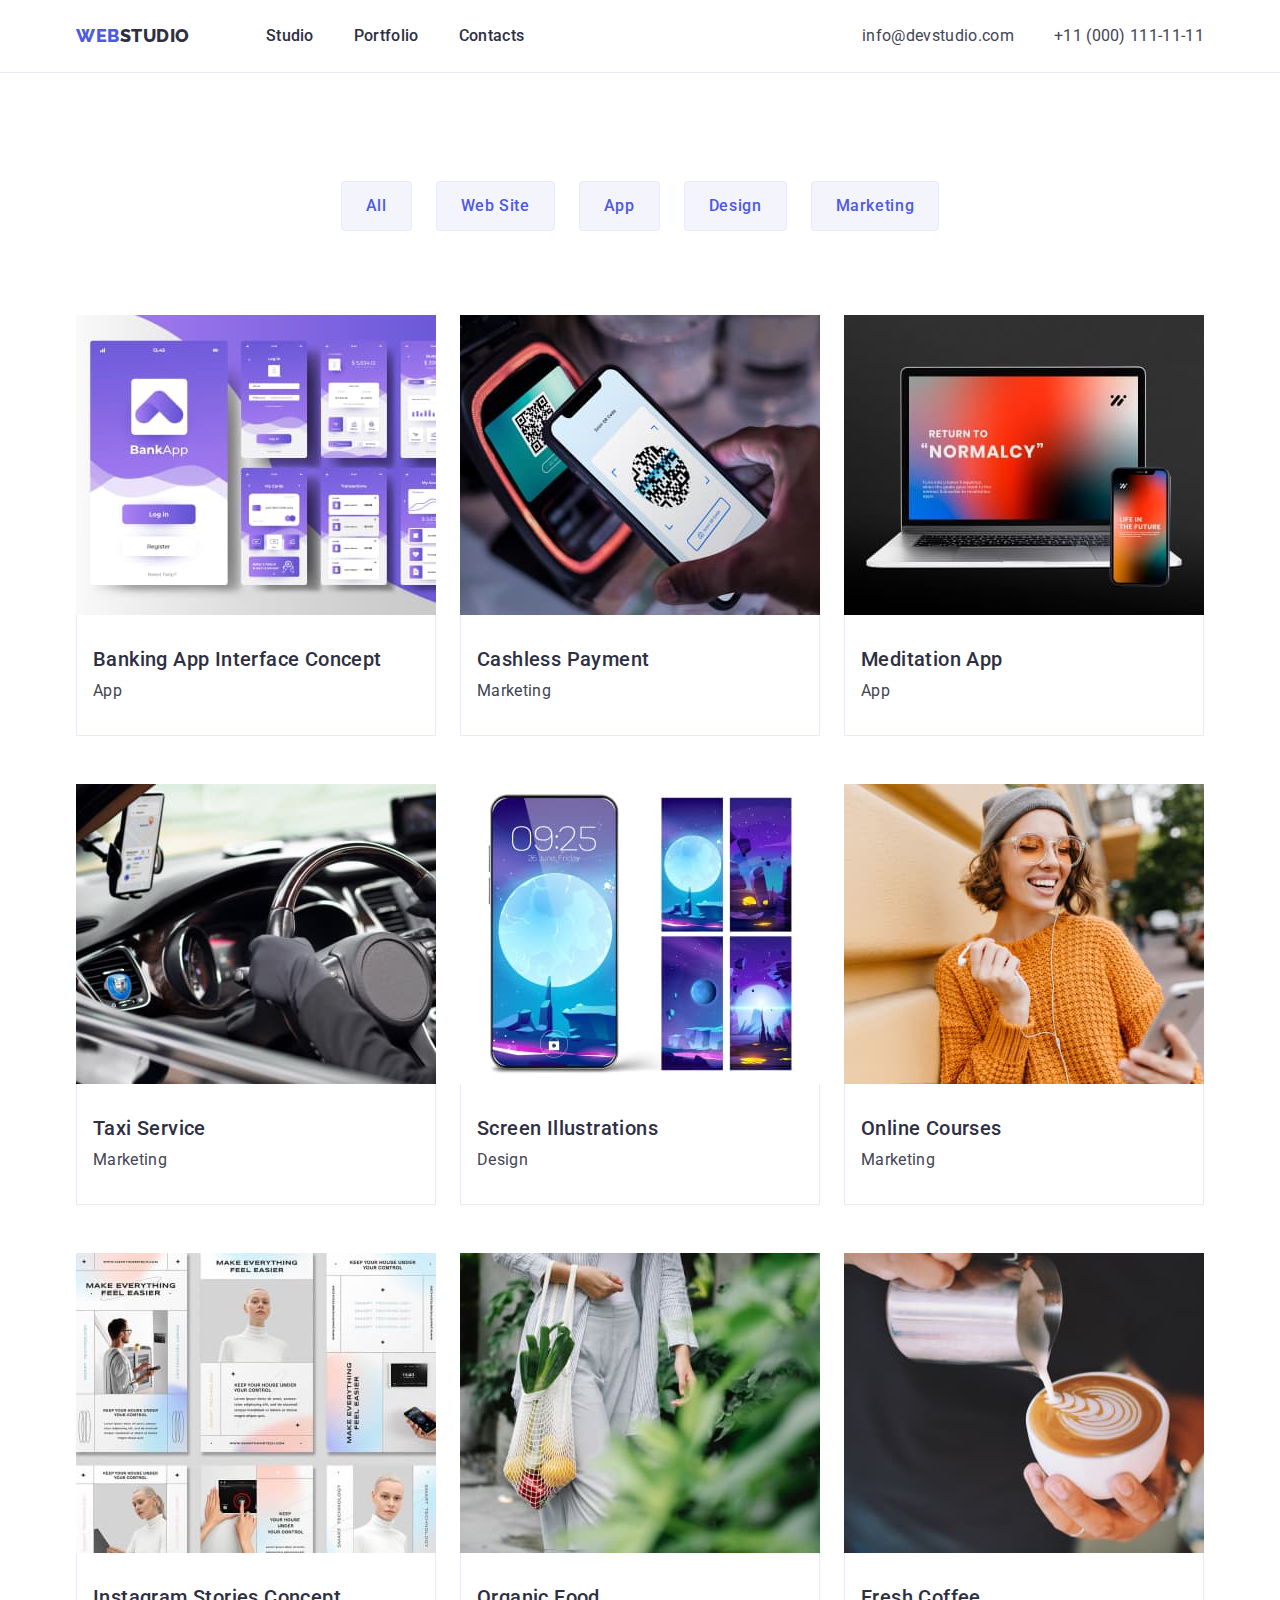
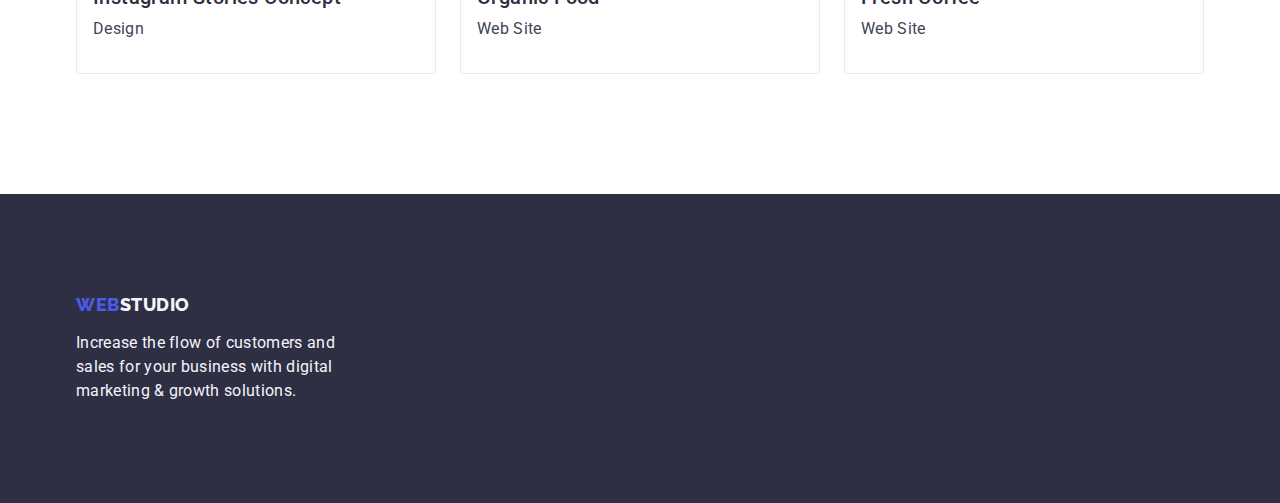
==== portfolio.html @ efc88bba "Initial commit" ====
<!DOCTYPE html>
<html lang="en">
  <head>
    <meta charset="UTF-8" />
    <meta http-equiv="X-UA-Compatible" content="IE=edge" />
    <meta name="viewport" content="width=device-width, initial-scale=1.0" />
    <title>Portfolio</title>
    <link rel="preconnect" href="https://fonts.googleapis.com" />
    <link rel="preconnect" href="https://fonts.gstatic.com" crossorigin />
    <link
      href="https://fonts.googleapis.com/css2?family=Raleway:wght@800&family=Roboto:wght@400;500;700;900&display=swap"
      rel="stylesheet"
    />
    <link
      href="https://cdn.jsdelivr.net/npm/modern-normalize@1.1.0/modern-normalize.min.css"
      rel="stylesheet"
    />
    <link rel="stylesheet" href="./css/styles.css" />
  </head>
  <body>
    <header class="header">
      <div class="header-container container">
        <nav class="header-nav">
          <!-- Logo -->
          <a href="./index.html" class="link logo"
            >Web<span class="logo-accent">Studio</span></a
          >
          <!-- Navigation -->
          <ul class="list header-nav-list">
            <li>
              <a href="./index.html" class="link nav-link">Studio</a>
            </li>
            <li>
              <a href="./portfolio.html" class="link nav-link">Portfolio</a>
            </li>
            <li><a href="" class="link nav-link">Contacts</a></li>
          </ul>
        </nav>
        <address class="address-link">
          <ul class="list address-list">
            <li>
              <a href="mailto:info@devstudio.com" class="link address-hover"
                >info@devstudio.com</a
              >
            </li>
            <li>
              <a href="tel:+110001111111" class="link address-hover"
                >+11 (000) 111-11-11</a
              >
            </li>
          </ul>
        </address>
      </div>
    </header>
    <main>
      <section class="portfolio-section">
        <div class="container portfolio-container">
          <h1 hidden>Portfolio</h1>
          <ul class="list filter-list">
            <li><button type="button" class="filter">All</button></li>
            <li><button type="button" class="filter">Web Site</button></li>
            <li><button type="button" class="filter">App</button></li>
            <li><button type="button" class="filter">Design</button></li>
            <li><button type="button" class="filter">Marketing</button></li>
          </ul>
          <ul class="list portfolio-list">
            <li class="portfolio-list-item">
              <a href="" class="link portfolio-link">
                <img
                  src="./images/portfolio/img-p1.jpg"
                  alt="Banking App"
                  width="360"
                  height="300"
                />
                <div class="portfolio-wrapper">
                  <h2 class="project-title">Banking App Interface Concept</h2>
                  <p class="portfolio-text">App</p>
                </div>
              </a>
            </li>
            <li class="portfolio-list-item">
              <a href="" class="link portfolio-link">
                <img
                  src="./images/portfolio/img-p2.jpg"
                  alt="Cashless Payment"
                  width="360"
                  height="300"
                />
                <div class="portfolio-wrapper">
                  <h2 class="project-title">Cashless Payment</h2>
                  <p class="portfolio-text">Marketing</p>
                </div>
              </a>
            </li>
            <li class="portfolio-list-item">
              <a href="" class="link portfolio-link">
                <img
                  src="./images/portfolio/img-p3.jpg"
                  alt="Meditation App"
                  width="360"
                  height="300"
                />
                <div class="portfolio-wrapper">
                  <h2 class="project-title">Meditation App</h2>
                  <p class="portfolio-text">App</p>
                </div>
              </a>
            </li>
            <li class="portfolio-list-item">
              <a href="" class="link portfolio-link">
                <img
                  src="./images/portfolio/img-p4.jpg"
                  alt="Taxi Service"
                  width="360"
                  height="300"
                />
                <div class="portfolio-wrapper">
                  <h2 class="project-title">Taxi Service</h2>
                  <p class="portfolio-text">Marketing</p>
                </div>
              </a>
            </li>
            <li class="portfolio-list-item">
              <a href="" class="link portfolio-link">
                <img
                  src="./images/portfolio/img-p5.jpg"
                  alt="Screen Illustrations"
                  width="360"
                  height="300"
                />
                <div class="portfolio-wrapper">
                  <h2 class="project-title">Screen Illustrations</h2>
                  <p class="portfolio-text">Design</p>
                </div>
              </a>
            </li>
            <li class="portfolio-list-item">
              <a href="" class="link portfolio-link">
                <img
                  src="./images/portfolio/img-p6.jpg"
                  alt="Online Courses"
                  width="360"
                  height="300"
                />
                <div class="portfolio-wrapper">
                  <h2 class="project-title">Online Courses</h2>
                  <p class="portfolio-text">Marketing</p>
                </div>
              </a>
            </li>
            <li class="portfolio-list-item">
              <a href="" class="link portfolio-link">
                <img
                  src="./images/portfolio/img-p7.jpg"
                  alt="Instagram Stories Concept"
                  width="360"
                  height="300"
                />
                <div class="portfolio-wrapper">
                  <h2 class="project-title">Instagram Stories Concept</h2>
                  <p class="portfolio-text">Design</p>
                </div>
              </a>
            </li>
            <li class="portfolio-list-item">
              <a href="" class="link portfolio-link">
                <img
                  src="./images/portfolio/img-p8.jpg"
                  alt="Organic Food"
                  width="360"
                  height="300"
                />
                <div class="portfolio-wrapper">
                  <h2 class="project-title">Organic Food</h2>
                  <p class="portfolio-text">Web Site</p>
                </div>
              </a>
            </li>
            <li class="portfolio-list-item">
              <a href="" class="link portfolio-link">
                <img
                  src="./images/portfolio/img-p9.jpg"
                  alt="Fresh Coffee"
                  width="360"
                  height="300"
                />
                <div class="portfolio-wrapper">
                  <h2 class="project-title">Fresh Coffee</h2>
                  <p class="portfolio-text">Web Site</p>
                </div>
              </a>
            </li>
          </ul>
        </div>
      </section>
    </main>
    <footer class="footer-bcg">
      <div class="container footer-container">
        <a href="./index.html" class="link footer-logo"
          >Web<span class="logo-light">Studio</span></a
        >
        <p class="text-footer">
          Increase the flow of customers and sales for your business with
          digital marketing & growth solutions.
        </p>
      </div>
    </footer>
  </body>
</html>
---- css/styles.css ----
:root {
    --ultimate-white:#FFFFFF;
    --dark-bcg:#2E2F42;
    --modal-bcg:#FCFCFC;
    --accent-color:#E7E9FC;
    --body-text:#434455;
    --secondary-text:#8E8F99;
    --headings-color:#2E2F42;
    --brand-color:#4D5AE5;
    --success-color:#31D0AA;
    --light-mode-bcg:#F4F4FD;
    --hover-color:#404BBF;
}
body{
    font-family: 'Roboto', sans-serif;
    font-weight: 400;
    font-size: 16px;
    line-height: 1.5;
    letter-spacing: 0.02em;
    color: var(--body-text);
    background-color: #FFFFFF;
}


.logo,
.footer-logo{
    font-family: 'Raleway', sans-serif;
font-weight: 800;
font-size: 18px;
line-height: 1.17;
align-items: center;
letter-spacing: 0.03em;
text-transform: uppercase;
color: var(--brand-color);
}
.logo-accent {
    color: var(--headings-color)
}
/* Reset Start */
h1,
h2,
h3,
h4,
h5,
h6,
p,
ul {
    margin: 0;
    padding: 0;
}

img {
    display: block;
    max-width: 100%;
    height: auto;
}

.link{
    text-decoration: none;
}

.list{
    list-style: none;
}
button {
    font-family: inherit;
    color: currentColor;
    cursor: pointer;
}
/* Reset End */
.container {
    max-width: 1158px;
    margin-left: auto;
    margin-right: auto;
    padding-left: 15px;
    padding-right: 15px;
}

/* Header */
.header{
    border-bottom: 1px solid var(--accent-color);
}
.header-container{
    display: flex;
    align-items: center;
    align-items: center;
}

.header-nav {
    display: flex;
    margin-right: auto;
    align-items: center;
}
.logo{
display: flex;
align-items: center;
padding-top: 24px;
padding-bottom: 24px;
margin-right: 76px
}
.header-nav-list{
    display: flex;
    align-items: center;
    padding-top: 24px;
        padding-bottom: 24px;
        gap: 40px;
}
.address-list{
    display: flex;
    align-items: center;
    gap: 40px;
}
.address-item{
    padding-top: 24px;
    padding-bottom: 24px;
}
a.nav-link{
padding-top: 24px;
padding-bottom: 24px;
    font-weight: 500;
font-size: 16px;
line-height: 1.5;
letter-spacing: 0.02em;
color: var(--headings-color);
align-items: center;
}

a.nav-link:hover, 
a.nav-link:focus,
.address-hover:hover,
.address-hover:focus{
    color: var(--hover-color);
}

.address-link{
text-decoration: none;
font-style: normal;

}
.address-hover{
    font-size: 16px;
line-height: 1.5;
letter-spacing: 0.02em;
color: var(--body-text);
padding-top: 24px;
padding-bottom: 24px;
}

/* Hero */
.hero{
    background-color: var(--dark-bcg);
    
    margin-left: auto;
margin-right: auto;
text-align: center;
padding-top: 188px;
    padding-bottom: 188px;
}
.hero-text{
max-width: 496px;
font-weight: 700;
font-size: 56px;
line-height: 1.07;
letter-spacing: 0.02em;
color: var(--ultimate-white);
margin-left: auto;
margin-right: auto;
margin-bottom: 48px;
}
.main-button{
display: block;
font-weight: 500;
font-size: 16px;
line-height: 1.5;
letter-spacing: 0.04em;
color: var(--ultimate-white);
background-color: var(--brand-color);
font-family: "Roboto", sans-serif;
min-width: 169px;
min-height: 56px;
border: none;
box-shadow: 0px 4px 4px rgba(0, 0, 0, 0.15);
    border-radius: 4px;
    margin-right: auto;
    margin-left: auto;
}
.main-button:hover,
.main-button:focus{
    background-color: var(--hover-color);
}
/* Features */
.features{
    padding-top: 120px;
    padding-bottom: 120px;
}
.features-container{
    display: flex;
    
}
.features-list{
    display: flex;
    
}
.features-list-item{
    width: 264px;
}   
.features-list-item:not(:last-child){
    margin-right: 24px;
}

.features-title{
    margin-bottom: 8px;
}


.team-title,
.project-title,
.features-title{
font-weight: 500;
font-size: 20px;
line-height: 1.2;
color:var(--headings-color);
letter-spacing: 0.02em
}

/* What are we doing */
.apps-section{
    padding-bottom: 120px;
}

.apps-title{
    margin-bottom: 72px;

}
  .apps-list{
display: flex;
gap: 24px;
  }  

/* Our team */
.team-section-title{
    margin-bottom: 72px;
}
.team-cards{
display: flex;
flex-wrap: wrap;
gap: 24px;

}

.section-title{
font-weight: 700;
font-size: 36px;
line-height: 1.11;
text-align: center;
text-transform: capitalize;
letter-spacing: 0.02em;
color: var(--headings-color)
}

.team-card{
    background-color: #FFFFFF;
    box-shadow: 0px 1px 6px rgba(46, 47, 66, 0.08), 0px 1px 1px rgba(46, 47, 66, 0.16), 0px 2px 1px rgba(46, 47, 66, 0.08);
}
.team-title{
    text-align: center;
    margin-bottom: 8px;
}
.team-text{
    font-size: 16px;
text-align: center;
}

.team-section{
    background-color: var(--light-mode-bcg);
    padding: 120px 0;
}
.card-wrapper{
    padding: 32px 16px;
    border-radius: 0px 0px 4px 4px;
}

/* Portfolio */
.portfolio-section{
    padding: 96px 0 120px;
}
.portfolio-link{
        font-size: 20px;
        line-height: 1.2;
        color: var(--headings-color);
}
.filter-list{
    display: flex;
    justify-content: center;
    margin-bottom: 72px;
    padding: 12px 24px;
    gap: 24px;
}
.filter{
    font-family: "Roboto", sans-serif;
    font-weight: 500;
        font-size: 16px;
        line-height: 1.5;
        align-items: center;
        text-align: center;
        letter-spacing: 0.04em;
        color: var(--brand-color);
        background-color: var(--light-mode-bcg);
        cursor: pointer;
        border: 1px solid var(--accent-color);
        border-radius: 4px;
        padding: 12px 24px 12px;
}
.filter:hover,
.filter:focus,
.filter:active{
    color: var(--ultimate-white);
    background-color: var(--hover-color);
    border: 1px solid transparent;
}

.portfolio-list{
    display: flex;
    flex-wrap: wrap;
    justify-content: center;
    column-gap: 24px;
    row-gap: 48px;
    flex-basis: calc((100%-24px*6)/9);
    padding-left: 0;

    
}
.portfolio-list-item{
    display: inline-block;

}
.portfolio-text{
        font-size: 16px;
        line-height: 1.5;
        letter-spacing: 0.02em;
        color: var(--body-text);
}
.portfolio-wrapper{
    border: 1px solid var(--accent-color);
    border-top: none;
    padding: 32px 16px;
    border-radius: 0;
}
.project-title{
    margin-bottom: 8px;}

/* Footer */
.footer-container{
    text-align: left;
}
.footer-bcg{
    background-color: var(--dark-bcg) ;
    padding: 100px 0;
}
.text-footer{
color: var(--light-mode-bcg);
max-width: 264px;
    max-height: 72px;
}
.footer-logo{
    display: inline-block;
    margin-bottom: 16px;
}
.logo-light{
    color: var(--light-mode-bcg);
}
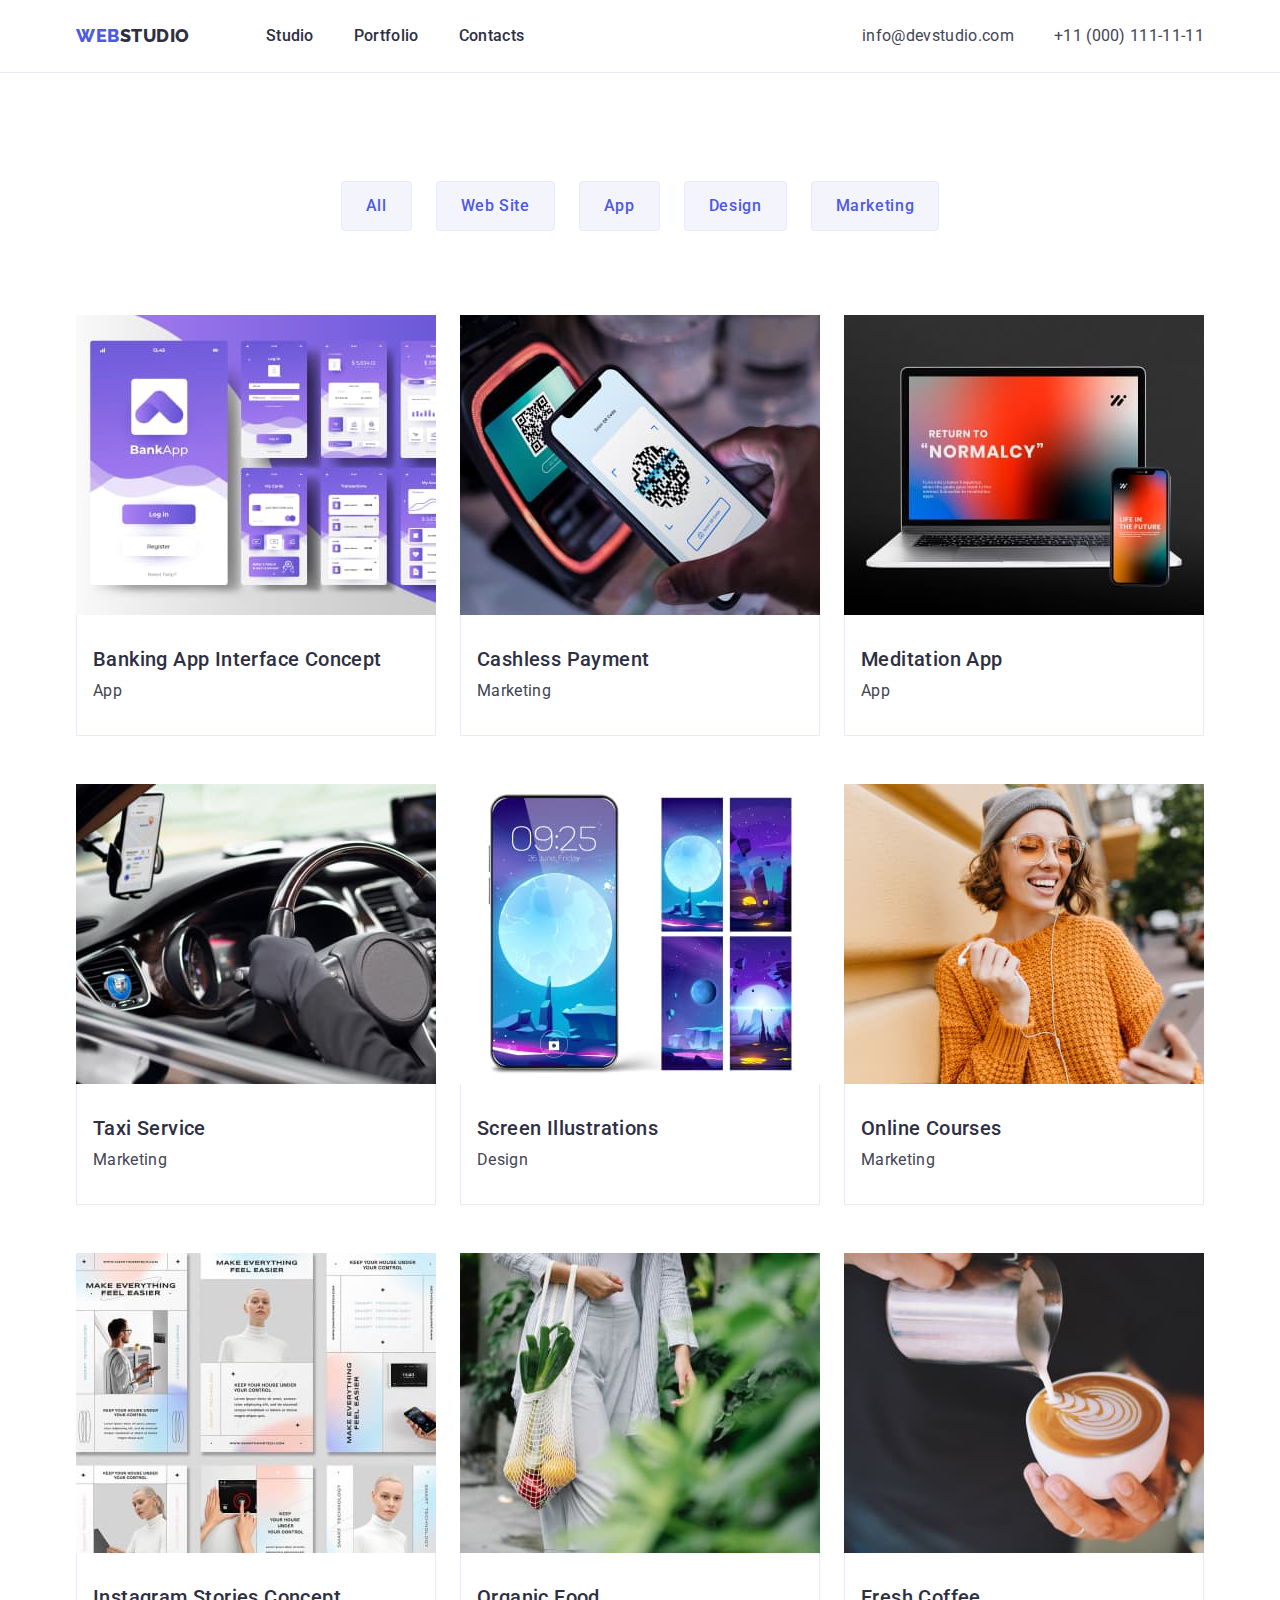
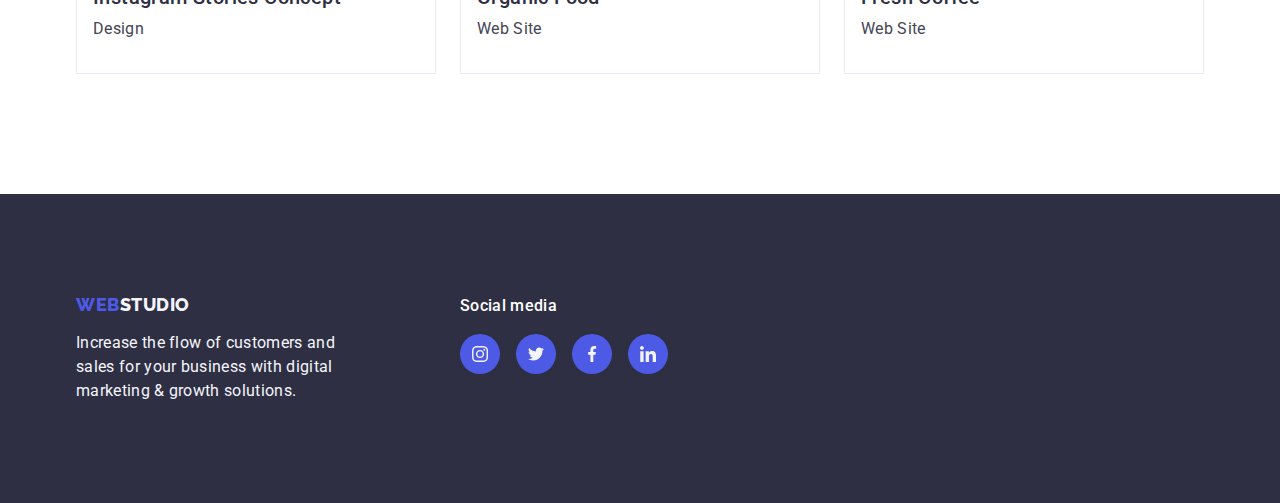
==== commit edae13d9: "Summary" ====
--- a/portfolio.html
+++ b/portfolio.html
@@ -55,7 +55,7 @@
     <main>
       <section class="portfolio-section">
         <div class="container portfolio-container">
-          <h1 hidden>Portfolio</h1>
+          <h1 class="visually-hidden">Portfolio</h1>
           <ul class="list filter-list">
             <li><button type="button" class="filter">All</button></li>
             <li><button type="button" class="filter">Web Site</button></li>
@@ -194,15 +194,80 @@
         </div>
       </section>
     </main>
-    <footer class="footer-bcg">
+    <footer class="footer">
       <div class="container footer-container">
-        <a href="./index.html" class="link footer-logo"
-          >Web<span class="logo-light">Studio</span></a
-        >
-        <p class="text-footer">
-          Increase the flow of customers and sales for your business with
-          digital marketing & growth solutions.
-        </p>
+        <div class="logo-text-container">
+          <a href="./index.html" class="link footer-logo"
+            >Web<span class="logo-light">Studio</span></a
+          >
+          <p class="text-footer">
+            Increase the flow of customers and sales for your business with
+            digital marketing & growth solutions.
+          </p>
+        </div>
+        <div class="socials-container">
+          <p class="footer-title">Social media</p>
+          <ul class="list socials-footer">
+            <li class="list-item socials-footer-item">
+              <a
+                href="https://instagram.com"
+                class="link socials-footer-link"
+                target="_blank"
+                rel="noopener noreferrer"
+                aria-label="Instagram icon"
+                ><svg class="socials-icon icon" width="16" height="16">
+                  <use
+                    href="./images/icons.svg/symbol-defs.svg#icon-instagram"
+                  ></use>
+                </svg>
+              </a>
+            </li>
+            <li class="list-item socials-footer-item">
+              <a
+                href="https://twitter.com"
+                class="link socials-footer-link"
+                target="_blank"
+                rel="noopener noreferrer"
+                aria-label="Twitter icon"
+                ><svg class="socials-icon icon" width="16" height="16">
+                  <use
+                    href="./images/icons.svg/symbol-defs.svg#icon-twitter"
+                  ></use>
+                </svg>
+              </a>
+            </li>
+            <li class="list-item socials-footer-item">
+              <a
+                href="https://www.facebook.com"
+                class="link socials-footer-link"
+                target="_blank"
+                rel="noopener
+                      noreferrer"
+                aria-label="Facebook icon"
+                ><svg class="socials-icon icon" width="16" height="16">
+                  <use
+                    href="./images/icons.svg/symbol-defs.svg#icon-facebook"
+                  ></use>
+                </svg>
+              </a>
+            </li>
+            <li class="list-item socials-footer-item">
+              <a
+                href="https://www.linkedin.com"
+                class="link socials-footer-link"
+                target="_blank"
+                rel="noopener
+                      noreferrer"
+                aria-label="LinkedIn icon"
+                ><svg class="socials-icon icon" width="16" height="16">
+                  <use
+                    href="./images/icons.svg/symbol-defs.svg#icon-linkedin"
+                  ></use>
+                </svg>
+              </a>
+            </li>
+          </ul>
+        </div>
       </div>
     </footer>
   </body>
--- a/css/styles.css
+++ b/css/styles.css
@@ -11,6 +11,18 @@
     --light-mode-bcg:#F4F4FD;
     --hover-color:#404BBF;
 }
+.visually-hidden {
+    position: absolute;
+    white-space: nowrap;
+    width: 1px;
+    height: 1px;
+    overflow: hidden;
+    border: 0;
+    padding: 0;
+    clip: rect(0 0 0 0);
+    clip-path: inset(50%);
+    margin: -1px;
+}
 body{
     font-family: 'Roboto', sans-serif;
     font-weight: 400;
@@ -83,7 +95,6 @@
 .header-container{
     display: flex;
     align-items: center;
-    align-items: center;
 }
 
 .header-nav {
@@ -148,13 +159,20 @@
 
 /* Hero */
 .hero{
-    background-color: var(--dark-bcg);
     
     margin-left: auto;
 margin-right: auto;
 text-align: center;
 padding-top: 188px;
     padding-bottom: 188px;
+    background-color: var(--dark-bcg);
+    
+    background-image:linear-gradient(rgba(46, 47, 66, 0.7),rgba(46, 47, 66, 0.7)), url(../images/hero-image.png) ;
+    background-position: center;
+    background-repeat: no-repeat;
+    background-size: cover;
+    filter: drop-shadow(0px 4px 4px rgba(0, 0, 0, 0.25));
+    
 }
 .hero-text{
 max-width: 496px;
@@ -193,9 +211,19 @@
     padding-top: 120px;
     padding-bottom: 120px;
 }
-.features-container{
-    display: flex;
-    
+.svg-container{
+    display: flex;
+    justify-content: center;
+    align-items: center;
+    background: var(--light-mode-bcg);
+        border-radius: 4px;
+        padding: 24px 100px;
+        margin-bottom: 8px;
+}
+.features-icon{
+display: flex;
+justify-content: center;
+    align-items: center;
 }
 .features-list{
     display: flex;
@@ -238,6 +266,34 @@
   }  
 
 /* Our team */
+.socials {
+    display: flex;
+    justify-content: center;
+    gap: 24px;
+}
+
+.socials-link {
+    display: flex;
+    justify-content: center;
+    align-items: center;
+
+    width: 40px;
+    height: 40px;
+
+    background-color: var(--brand-color);
+    border-radius: 50%;
+}
+.socials-icon {
+    fill: var(--light-mode-bcg);
+}
+
+.socials-link:hover,
+.socials-link:focus {
+    background-color: var(--hover-color);
+}
+
+
+
 .team-section-title{
     margin-bottom: 72px;
 }
@@ -261,6 +317,7 @@
 .team-card{
     background-color: #FFFFFF;
     box-shadow: 0px 1px 6px rgba(46, 47, 66, 0.08), 0px 1px 1px rgba(46, 47, 66, 0.16), 0px 2px 1px rgba(46, 47, 66, 0.08);
+    border-radius: 0px 0px 4px 4px;
 }
 .team-title{
     text-align: center;
@@ -269,6 +326,7 @@
 .team-text{
     font-size: 16px;
 text-align: center;
+margin-bottom: 8px;
 }
 
 .team-section{
@@ -280,6 +338,47 @@
     border-radius: 0px 0px 4px 4px;
 }
 
+/* Customers */
+.customers {
+    padding: 120px 0;
+}
+.customers-container{
+display: flex;
+justify-content: center;
+flex-wrap: wrap;
+}
+.customers-title{
+    margin-bottom: 72px;
+}
+
+.customers-list {
+    display: flex;
+    gap:24px;
+}
+
+
+.customers-list-item {
+    border: 1px solid var(--secondary-text);
+    border-radius: 4px;
+    width:168px;
+    height: 88px;
+    display: flex;
+        justify-content: center;
+        align-items: center;
+    }
+.customers-icon{
+    fill: var(--secondary-text);
+    width: 104px;
+    height: 56px;
+}
+.customers-icon:hover,
+.customers-icon:focus{
+    fill: var(--hover-color);
+}
+.customers-list-item:hover,
+.customers-list-item:focus{
+border: 1px solid var(--hover-color);
+}
 /* Portfolio */
 .portfolio-section{
     padding: 96px 0 120px;
@@ -346,26 +445,78 @@
     padding: 32px 16px;
     border-radius: 0;
 }
+.portfolio-wrapper:hover,
+.portfolio-wrapper:focus{
+    box-shadow: 0px 1px 6px rgba(46, 47, 66, 0.08), 0px 1px 1px rgba(46, 47, 66, 0.16), 0px 2px 1px rgba(46, 47, 66, 0.08);
+}
 .project-title{
     margin-bottom: 8px;}
 
 /* Footer */
+.footer{
+    background-color: var(--dark-bcg);
+    padding-top: 100px;
+        padding-bottom: 100px;
+}
 .footer-container{
-    text-align: left;
-}
-.footer-bcg{
-    background-color: var(--dark-bcg) ;
-    padding: 100px 0;
+    display: flex;
+    align-items: baseline;
+}
+.logo-text-container{
+    display: flex;
+    flex-direction: column;
+    flex-wrap: wrap;
+    align-items: flex-start;
+    margin-right: 120px;
+}
+.footer-logo{
+    display: inline-block;
+    margin-bottom: 16px;
+}
+.logo-light{
+    color: var(--light-mode-bcg);
 }
 .text-footer{
 color: var(--light-mode-bcg);
 max-width: 264px;
     max-height: 72px;
 }
-.footer-logo{
-    display: inline-block;
+.socials-container{
+    display: flex;
+    flex-direction: column;
+    flex-wrap: wrap;
+    justify-content: center;
+    align-items: flex-start;
+}
+.footer-title{
+    display: flex;
+    color: var(--ultimate-white);
     margin-bottom: 16px;
-}
-.logo-light{
-    color: var(--light-mode-bcg);
-}+    font-weight: 500;
+    font-size: 16px;
+}
+.socials-footer{
+    display: flex;
+    gap:16px;
+}
+.socials-footer-link {
+    display: flex;
+align-items: center;
+justify-content: center;
+    width: 40px;
+    height: 40px;
+
+    background-color: var(--brand-color);
+    border-radius: 50%;
+}
+.socials-footer-icon {
+    fill: var(--light-mode-bcg);
+}
+.socials-footer-link:hover,
+.socials-footer-link:focus {
+    background-color: var(--success-color);
+}
+
+
+
+
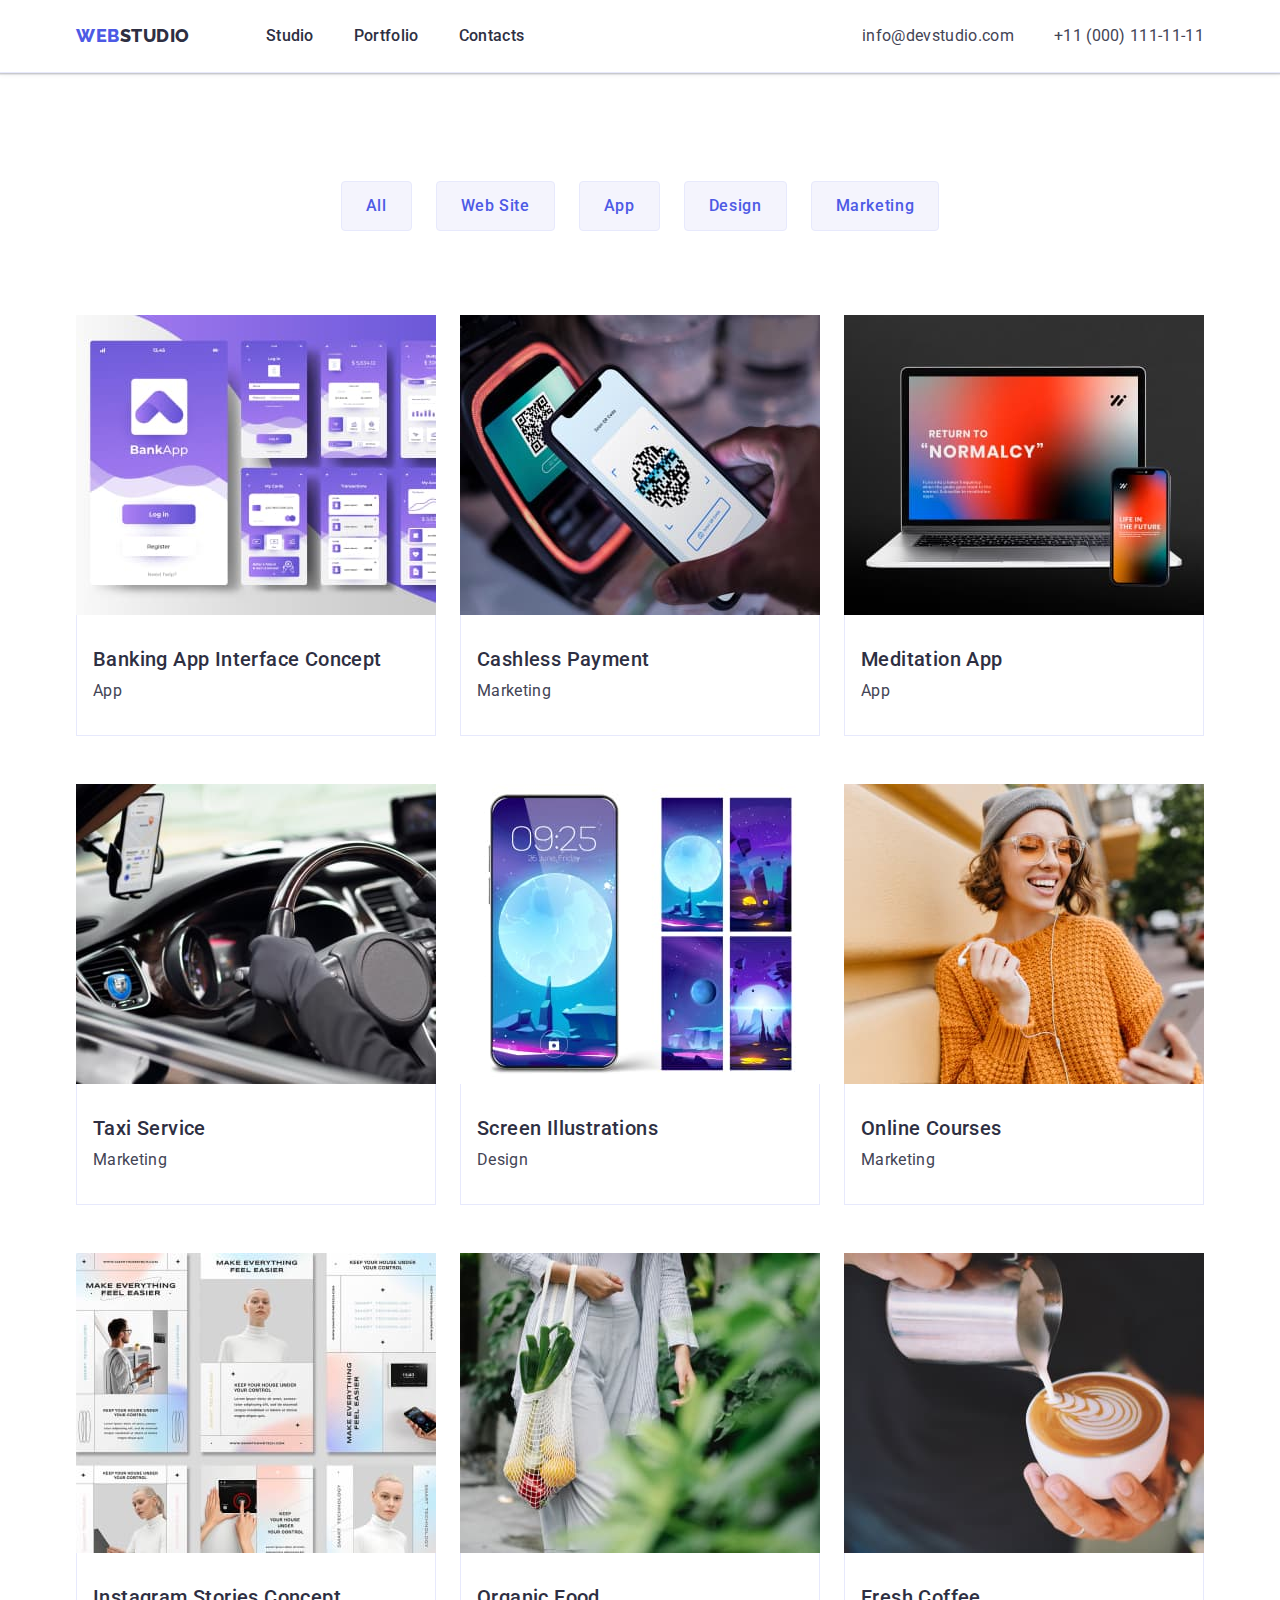
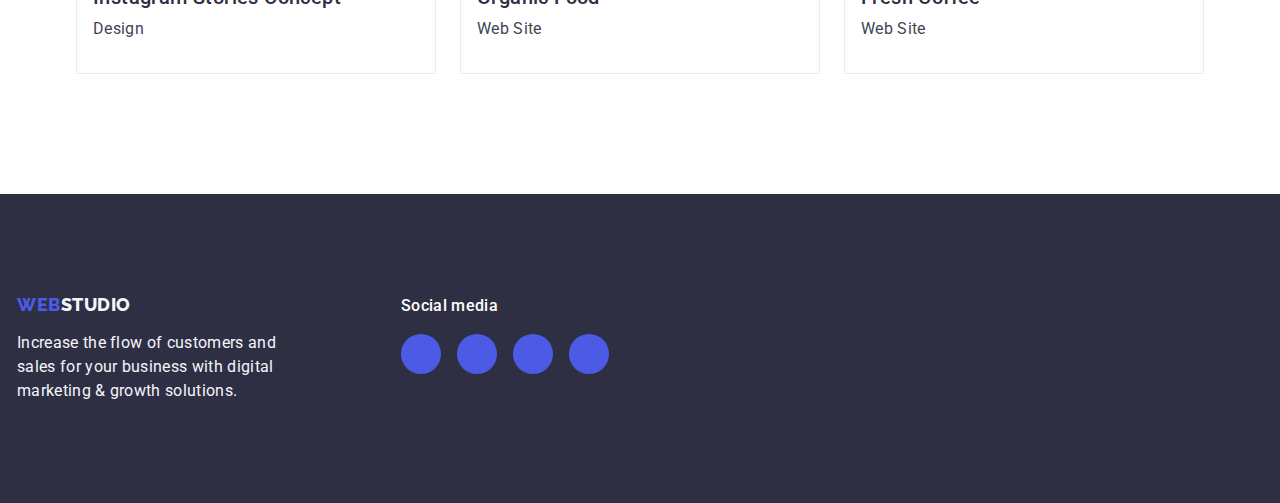
==== commit 77588df8: "Final Result" ====
--- a/portfolio.html
+++ b/portfolio.html
@@ -15,6 +15,7 @@
       href="https://cdn.jsdelivr.net/npm/modern-normalize@1.1.0/modern-normalize.min.css"
       rel="stylesheet"
     />
+    <link rel="stylesheet" href="./images/icons.svg" />
     <link rel="stylesheet" href="./css/styles.css" />
   </head>
   <body>
@@ -215,10 +216,8 @@
                 target="_blank"
                 rel="noopener noreferrer"
                 aria-label="Instagram icon"
-                ><svg class="socials-icon icon" width="16" height="16">
-                  <use
-                    href="./images/icons.svg/symbol-defs.svg#icon-instagram"
-                  ></use>
+                ><svg class="socials-icon icon" width="24" height="24">
+                  <use href="./images/icons.svg#icon-instagram"></use>
                 </svg>
               </a>
             </li>
@@ -229,10 +228,8 @@
                 target="_blank"
                 rel="noopener noreferrer"
                 aria-label="Twitter icon"
-                ><svg class="socials-icon icon" width="16" height="16">
-                  <use
-                    href="./images/icons.svg/symbol-defs.svg#icon-twitter"
-                  ></use>
+                ><svg class="socials-icon icon" width="24" height="24">
+                  <use href="./images/icons.svg#icon-twitter"></use>
                 </svg>
               </a>
             </li>
@@ -244,10 +241,8 @@
                 rel="noopener
                       noreferrer"
                 aria-label="Facebook icon"
-                ><svg class="socials-icon icon" width="16" height="16">
-                  <use
-                    href="./images/icons.svg/symbol-defs.svg#icon-facebook"
-                  ></use>
+                ><svg class="socials-icon icon" width="24" height="24">
+                  <use href="./images/icons.svg#icon-facebook"></use>
                 </svg>
               </a>
             </li>
@@ -259,10 +254,8 @@
                 rel="noopener
                       noreferrer"
                 aria-label="LinkedIn icon"
-                ><svg class="socials-icon icon" width="16" height="16">
-                  <use
-                    href="./images/icons.svg/symbol-defs.svg#icon-linkedin"
-                  ></use>
+                ><svg class="socials-icon icon" width="24" height="24">
+                  <use href="./images/icons.svg#icon-linkedin"></use>
                 </svg>
               </a>
             </li>
--- a/css/styles.css
+++ b/css/styles.css
@@ -91,6 +91,7 @@
 /* Header */
 .header{
     border-bottom: 1px solid var(--accent-color);
+    box-shadow: 0px 2px 1px rgba(46, 47, 66, 0.08), 0px 1px 1px rgba(46, 47, 66, 0.16), 0px 1px 6px rgba(46, 47, 66, 0.08);
 }
 .header-container{
     display: flex;
@@ -167,12 +168,12 @@
     padding-bottom: 188px;
     background-color: var(--dark-bcg);
     
-    background-image:linear-gradient(rgba(46, 47, 66, 0.7),rgba(46, 47, 66, 0.7)), url(../images/hero-image.png) ;
+    background-image:linear-gradient(rgba(46, 47, 66, 0.7),rgba(46, 47, 66, 0.7)), url(../images/people-office.jpg) ;
     background-position: center;
     background-repeat: no-repeat;
     background-size: cover;
     filter: drop-shadow(0px 4px 4px rgba(0, 0, 0, 0.25));
-    
+    max-width: 1440px;
 }
 .hero-text{
 max-width: 496px;
@@ -334,8 +335,8 @@
     padding: 120px 0;
 }
 .card-wrapper{
-    padding: 32px 16px;
     border-radius: 0px 0px 4px 4px;
+    padding: 32px 0;
 }
 
 /* Customers */
@@ -349,6 +350,7 @@
 }
 .customers-title{
     margin-bottom: 72px;
+    line-height: 1.1;
 }
 
 .customers-list {
@@ -356,37 +358,41 @@
     gap:24px;
 }
 
-
+.customers-link{
+    width: 100%;
+    height: 100%;
+    border: 1px solid var(--secondary-text);
+    border-radius: 4px;  display: flex;
+        justify-content: center;
+        align-items: center;
+        color: var(--secondary-text);
+}
 .customers-list-item {
-    border: 1px solid var(--secondary-text);
-    border-radius: 4px;
     width:168px;
     height: 88px;
-    display: flex;
-        justify-content: center;
-        align-items: center;
+  
     }
 .customers-icon{
-    fill: var(--secondary-text);
-    width: 104px;
-    height: 56px;
-}
-.customers-icon:hover,
-.customers-icon:focus{
-    fill: var(--hover-color);
-}
-.customers-list-item:hover,
-.customers-list-item:focus{
-border: 1px solid var(--hover-color);
+    fill: currentColor;
+}
+.customers-link:hover,
+.customers-link:focus{
+    color: var(--hover-color);
+    border: 1px solid var(--hover-color);
 }
 /* Portfolio */
 .portfolio-section{
     padding: 96px 0 120px;
 }
 .portfolio-link{
+    display: block;
         font-size: 20px;
         line-height: 1.2;
         color: var(--headings-color);
+}
+.portfolio-link:hover,
+.portfolio-link:focus{
+box-shadow: 0px 1px 6px rgba(46, 47, 66, 0.08), 0px 1px 1px rgba(46, 47, 66, 0.16), 0px 2px 1px rgba(46, 47, 66, 0.08);
 }
 .filter-list{
     display: flex;
@@ -416,6 +422,7 @@
     color: var(--ultimate-white);
     background-color: var(--hover-color);
     border: 1px solid transparent;
+    box-shadow: 0px 3px 1px rgba(0, 0, 0, 0.1), 0px 2px 1px rgba(0, 0, 0, 0.08), 0px 2px 2px rgba(0, 0, 0, 0.12);
 }
 
 .portfolio-list{
@@ -445,10 +452,6 @@
     padding: 32px 16px;
     border-radius: 0;
 }
-.portfolio-wrapper:hover,
-.portfolio-wrapper:focus{
-    box-shadow: 0px 1px 6px rgba(46, 47, 66, 0.08), 0px 1px 1px rgba(46, 47, 66, 0.16), 0px 2px 1px rgba(46, 47, 66, 0.08);
-}
 .project-title{
     margin-bottom: 8px;}
 
@@ -461,6 +464,7 @@
 .footer-container{
     display: flex;
     align-items: baseline;
+    margin-right: 120px;
 }
 .logo-text-container{
     display: flex;
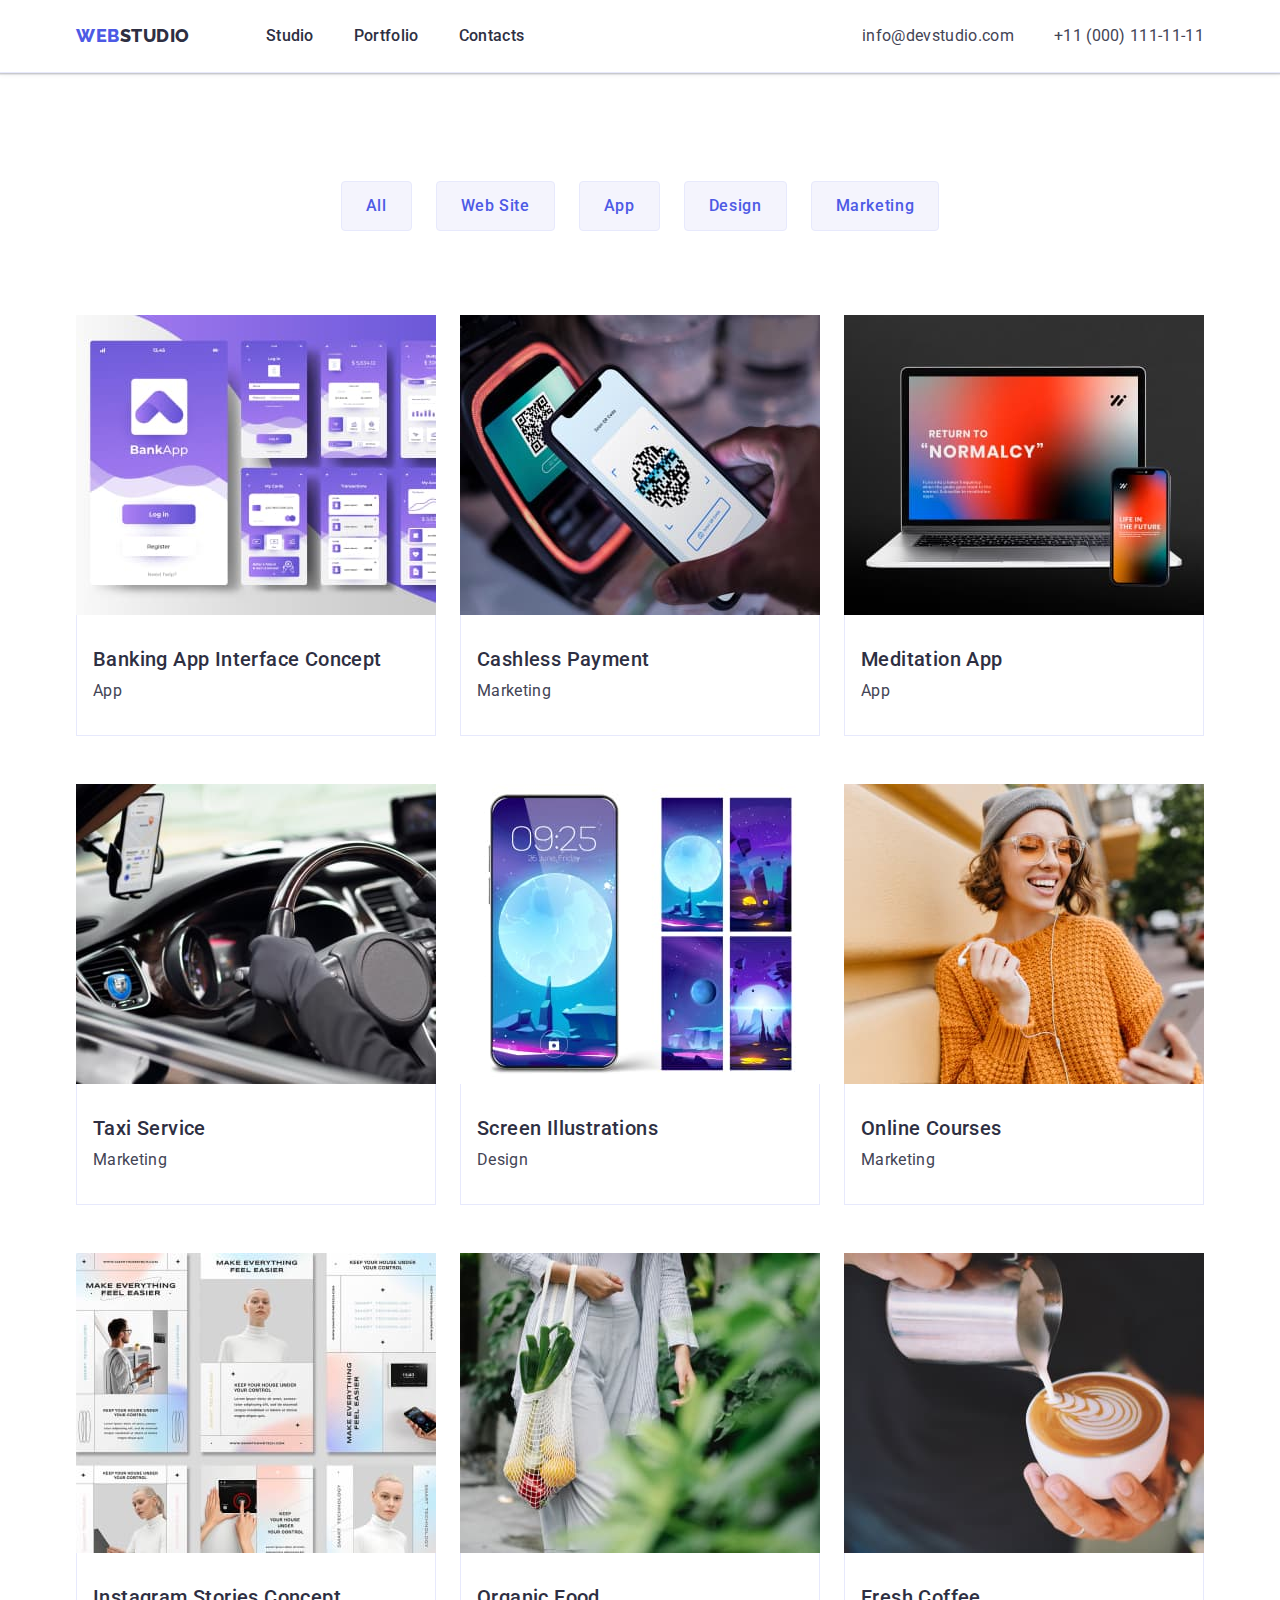
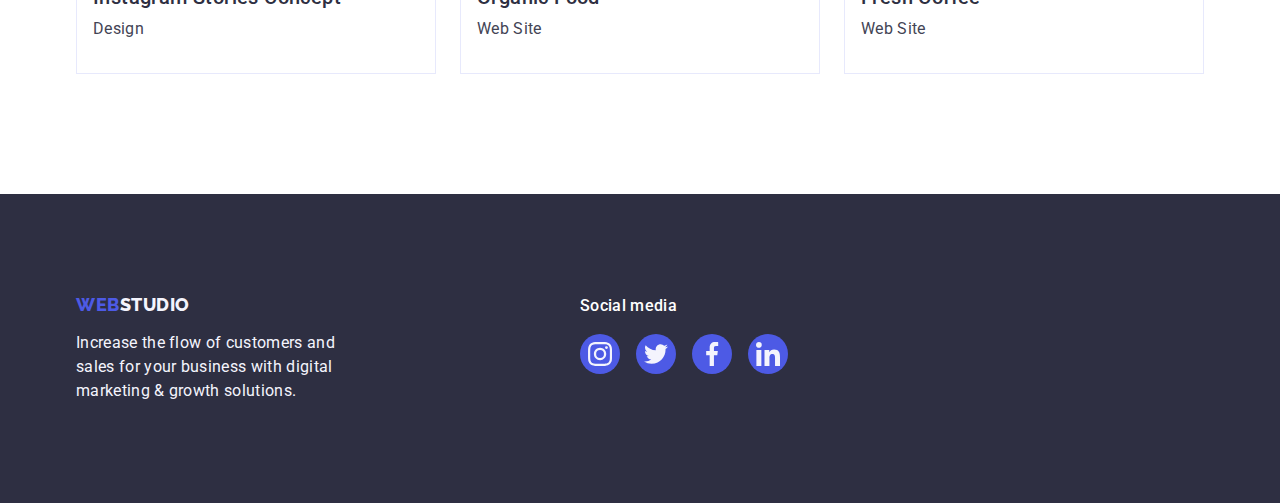
==== commit 2d3bbe2f: "Summary" ====
--- a/portfolio.html
+++ b/portfolio.html
@@ -217,7 +217,7 @@
                 rel="noopener noreferrer"
                 aria-label="Instagram icon"
                 ><svg class="socials-icon icon" width="24" height="24">
-                  <use href="./images/icons.svg#icon-instagram"></use>
+                  <use href="./images/icon.svg#icon-instagram"></use>
                 </svg>
               </a>
             </li>
@@ -229,7 +229,7 @@
                 rel="noopener noreferrer"
                 aria-label="Twitter icon"
                 ><svg class="socials-icon icon" width="24" height="24">
-                  <use href="./images/icons.svg#icon-twitter"></use>
+                  <use href="./images/icon.svg#icon-twitter"></use>
                 </svg>
               </a>
             </li>
@@ -242,7 +242,7 @@
                       noreferrer"
                 aria-label="Facebook icon"
                 ><svg class="socials-icon icon" width="24" height="24">
-                  <use href="./images/icons.svg#icon-facebook"></use>
+                  <use href="./images/icon.svg#icon-facebook"></use>
                 </svg>
               </a>
             </li>
@@ -255,7 +255,7 @@
                       noreferrer"
                 aria-label="LinkedIn icon"
                 ><svg class="socials-icon icon" width="24" height="24">
-                  <use href="./images/icons.svg#icon-linkedin"></use>
+                  <use href="./images/icon.svg#icon-linkedin"></use>
                 </svg>
               </a>
             </li>
--- a/css/styles.css
+++ b/css/styles.css
@@ -464,7 +464,7 @@
 .footer-container{
     display: flex;
     align-items: baseline;
-    margin-right: 120px;
+    gap: 120px;
 }
 .logo-text-container{
     display: flex;
